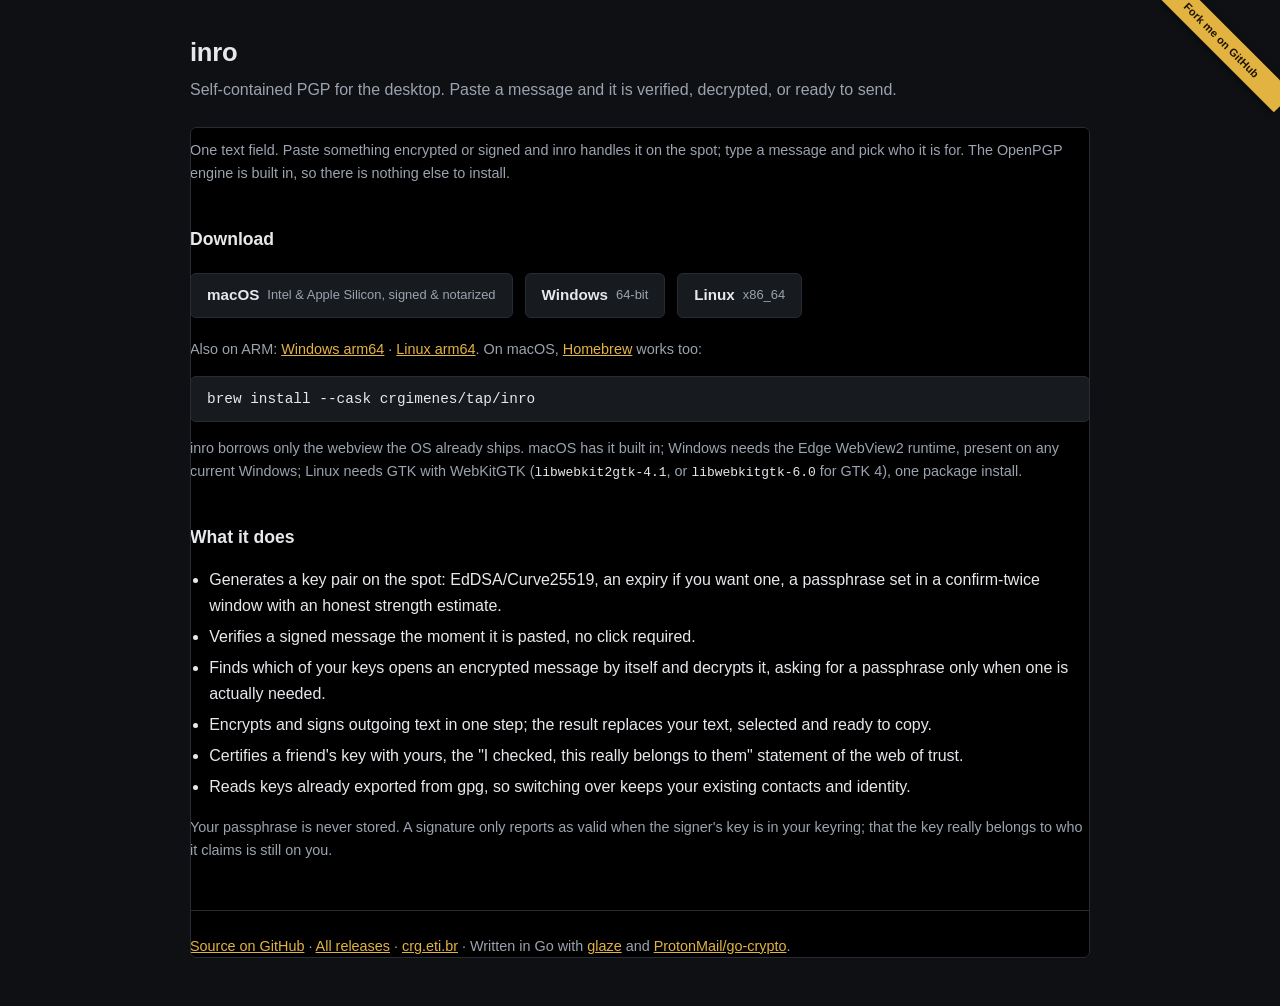
==== web/index.html @ 15a930c1 "add project page" ====
<!DOCTYPE html>
<html lang="en">
<head>
<meta charset="utf-8">
<meta name="viewport" content="width=device-width, initial-scale=1">
<title>inro — self-contained PGP for the desktop</title>
<meta name="description" content="Encrypt, sign, verify and decrypt messages, and keep the keys of the people you write to. The OpenPGP engine is built in. Nothing else to install; gpg is never needed.">

<meta property="og:title" content="inro — self-contained PGP for the desktop">
<meta property="og:description" content="Encrypt, sign, verify and decrypt messages, and keep the keys of the people you write to. No gpg required.">
<meta property="og:type" content="website">
<meta property="og:url" content="https://crgimenes.github.io/inro/">
<meta property="og:image" content="https://crgimenes.github.io/inro/preview.jpg">
<meta property="og:image:width" content="1200">
<meta property="og:image:height" content="630">
<meta name="twitter:card" content="summary_large_image">

<style>
:root {
  color-scheme: dark;
  --bg: #0e1013;
  --panel: #171a1f;
  --line: #272c34;
  --fg: #e6e8ec;
  --dim: #9aa3af;
  --accent: #e3b341;
}
* { box-sizing: border-box; }
body {
  margin: 0;
  padding: 2rem 1rem 3rem;
  background: var(--bg);
  color: var(--fg);
  font: 16px/1.6 -apple-system, BlinkMacSystemFont, "Segoe UI", Roboto, Helvetica, Arial, sans-serif;
}
/* Corner ribbon, drawn rather than fetched so the page keeps needing nothing
   from the network beyond the demo itself. Same construction as kutta's: a
   clipped square with a wide band rotated across it. */
.ribbon {
  position: absolute;
  top: 0;
  right: 0;
  width: 120px;
  height: 120px;
  overflow: hidden;
  pointer-events: none;
  z-index: 5;
}
.ribbon a {
  position: absolute;
  top: 27px;
  left: -27px;
  width: 176px;
  padding: 6px 0;
  transform: rotate(45deg);
  background: var(--accent);
  color: #1c1304;
  font: 600 11px/1.4 -apple-system, BlinkMacSystemFont, "Segoe UI", Roboto, Helvetica, Arial, sans-serif;
  letter-spacing: .01em;
  text-align: center;
  text-decoration: none;
  pointer-events: auto;
  box-shadow: 0 2px 8px rgba(0, 0, 0, .45);
}
.ribbon a:hover { background: #f0c866; }
.ribbon a:focus-visible { outline: 2px solid var(--fg); outline-offset: 2px; }

main { max-width: 900px; margin: 0 auto; }
h1 { font-size: 1.6rem; margin: 0 0 .25rem; letter-spacing: -.01em; }
h2 { font-size: 1.1rem; margin: 2.5rem 0 .75rem; }
.tagline { color: var(--dim); margin: 0 0 1.5rem; }
a { color: var(--accent); }

/* The screenshot is the whole pitch: it shows the one-field workflow without
   a word of explanation needed. Bordered like the app window itself so it
   reads as a real screen, not decoration. */
#stage {
  outline: 1px solid var(--line);
  outline-offset: -1px;
  border-radius: 6px;
  overflow: hidden;
  background: #000;
}
#stage img {
  display: block;
  width: 100%;
  height: auto;
}
.note { color: var(--dim); font-size: .9rem; margin: .75rem 0 0; }

.downloads {
  display: flex;
  flex-wrap: wrap;
  gap: .75rem;
  margin: 1.25rem 0;
}
.downloads a {
  display: inline-flex;
  align-items: center;
  gap: .5rem;
  padding: .6rem 1rem;
  border: 1px solid var(--line);
  border-radius: 6px;
  color: var(--fg);
  text-decoration: none;
  font-size: .95rem;
  background: var(--panel);
}
.downloads a:hover { border-color: var(--accent); color: var(--accent); }
.downloads a .os { font-weight: 600; }
.downloads a .arch { color: var(--dim); font-size: .85em; }

pre {
  background: var(--panel);
  border: 1px solid var(--line);
  border-radius: 6px;
  padding: .9rem 1rem;
  overflow-x: auto;
  font: .9em ui-monospace, SFMono-Regular, Menlo, monospace;
}
code { font: .9em ui-monospace, SFMono-Regular, Menlo, monospace; color: var(--fg); }
ul.features { padding-left: 1.2rem; }
ul.features li { margin: .35rem 0; }

footer {
  margin-top: 3rem;
  padding-top: 1.5rem;
  border-top: 1px solid var(--line);
  color: var(--dim);
  font-size: .9rem;
}
@media (max-width: 700px) {
  .ribbon { display: none; }
}
@media (max-width: 640px) {
  body { padding: 1rem .75rem 2rem; }
  h1 { font-size: 1.3rem; }
}
</style>
</head>
<body>
<div class="ribbon"><a href="https://github.com/crgimenes/inro">Fork me on GitHub</a></div>
<main>
  <h1>inro</h1>
  <p class="tagline">Self-contained PGP for the desktop. Paste a message and it is verified, decrypted, or ready to send.</p>

  <div id="stage">
  <p class="note">
    One text field. Paste something encrypted or signed and inro handles it on the
    spot; type a message and pick who it is for. The OpenPGP engine is built in,
    so there is nothing else to install.
  </p>

  <h2>Download</h2>
  <div class="downloads">
    <a href="https://github.com/crgimenes/inro/releases/latest/download/inro-darwin-universal.zip">
      <span class="os">macOS</span><span class="arch">Intel &amp; Apple Silicon, signed &amp; notarized</span>
    </a>
    <a href="https://github.com/crgimenes/inro/releases/latest/download/inro-windows-amd64.exe">
      <span class="os">Windows</span><span class="arch">64-bit</span>
    </a>
    <a href="https://github.com/crgimenes/inro/releases/latest/download/inro-linux-amd64.gz">
      <span class="os">Linux</span><span class="arch">x86_64</span>
    </a>
  </div>
  <p class="note">
    Also on ARM: <a href="https://github.com/crgimenes/inro/releases/latest/download/inro-windows-arm64.exe">Windows arm64</a>
    · <a href="https://github.com/crgimenes/inro/releases/latest/download/inro-linux-arm64.gz">Linux arm64</a>.
    On macOS, <a href="https://brew.sh">Homebrew</a> works too:
  </p>
  <pre>brew install --cask crgimenes/tap/inro</pre>
  <p class="note">
    inro borrows only the webview the OS already ships. macOS has it built in;
    Windows needs the Edge WebView2 runtime, present on any current Windows;
    Linux needs GTK with WebKitGTK (<code>libwebkit2gtk-4.1</code>, or
    <code>libwebkitgtk-6.0</code> for GTK 4), one package install.
  </p>

  <h2>What it does</h2>
  <ul class="features">
    <li>Generates a key pair on the spot: EdDSA/Curve25519, an expiry if you want one, a passphrase set in a confirm-twice window with an honest strength estimate.</li>
    <li>Verifies a signed message the moment it is pasted, no click required.</li>
    <li>Finds which of your keys opens an encrypted message by itself and decrypts it, asking for a passphrase only when one is actually needed.</li>
    <li>Encrypts and signs outgoing text in one step; the result replaces your text, selected and ready to copy.</li>
    <li>Certifies a friend's key with yours, the "I checked, this really belongs to them" statement of the web of trust.</li>
    <li>Reads keys already exported from gpg, so switching over keeps your existing contacts and identity.</li>
  </ul>
  <p class="note">
    Your passphrase is never stored. A signature only reports as valid when
    the signer's key is in your keyring; that the key really belongs to who
    it claims is still on you.
  </p>

  <footer>
    <a href="https://github.com/crgimenes/inro">Source on GitHub</a> ·
    <a href="https://github.com/crgimenes/inro/releases">All releases</a> ·
    <a href="https://crg.eti.br">crg.eti.br</a> ·
    Written in Go with <a href="https://github.com/crgimenes/glaze">glaze</a>
    and <a href="https://github.com/ProtonMail/go-crypto">ProtonMail/go-crypto</a>.
  </footer>
</main>
</body>
</html>
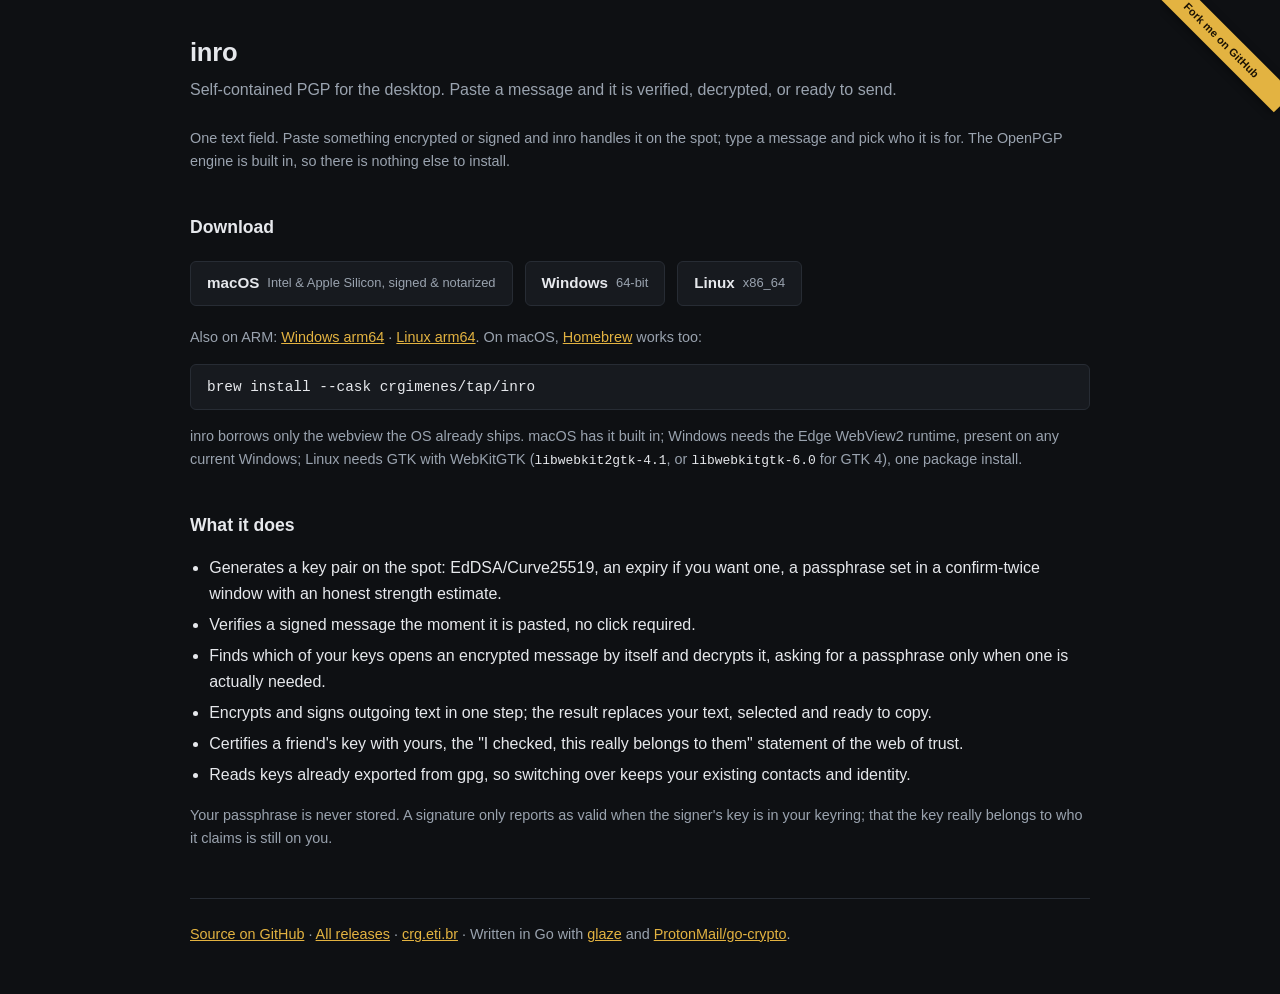
==== commit 09dfddef: "remove gif" ====
--- a/web/index.html
+++ b/web/index.html
@@ -33,9 +33,9 @@
   color: var(--fg);
   font: 16px/1.6 -apple-system, BlinkMacSystemFont, "Segoe UI", Roboto, Helvetica, Arial, sans-serif;
 }
-/* Corner ribbon, drawn rather than fetched so the page keeps needing nothing
-   from the network beyond the demo itself. Same construction as kutta's: a
-   clipped square with a wide band rotated across it. */
+/* Corner ribbon, drawn rather than fetched so the page needs nothing from the
+   network at all. Same construction as kutta's: a clipped square with a wide
+   band rotated across it. */
 .ribbon {
   position: absolute;
   top: 0;
@@ -70,22 +70,6 @@
 h2 { font-size: 1.1rem; margin: 2.5rem 0 .75rem; }
 .tagline { color: var(--dim); margin: 0 0 1.5rem; }
 a { color: var(--accent); }
-
-/* The screenshot is the whole pitch: it shows the one-field workflow without
-   a word of explanation needed. Bordered like the app window itself so it
-   reads as a real screen, not decoration. */
-#stage {
-  outline: 1px solid var(--line);
-  outline-offset: -1px;
-  border-radius: 6px;
-  overflow: hidden;
-  background: #000;
-}
-#stage img {
-  display: block;
-  width: 100%;
-  height: auto;
-}
 .note { color: var(--dim); font-size: .9rem; margin: .75rem 0 0; }
 
 .downloads {
@@ -144,7 +128,6 @@
   <h1>inro</h1>
   <p class="tagline">Self-contained PGP for the desktop. Paste a message and it is verified, decrypted, or ready to send.</p>
 
-  <div id="stage">
   <p class="note">
     One text field. Paste something encrypted or signed and inro handles it on the
     spot; type a message and pick who it is for. The OpenPGP engine is built in,
